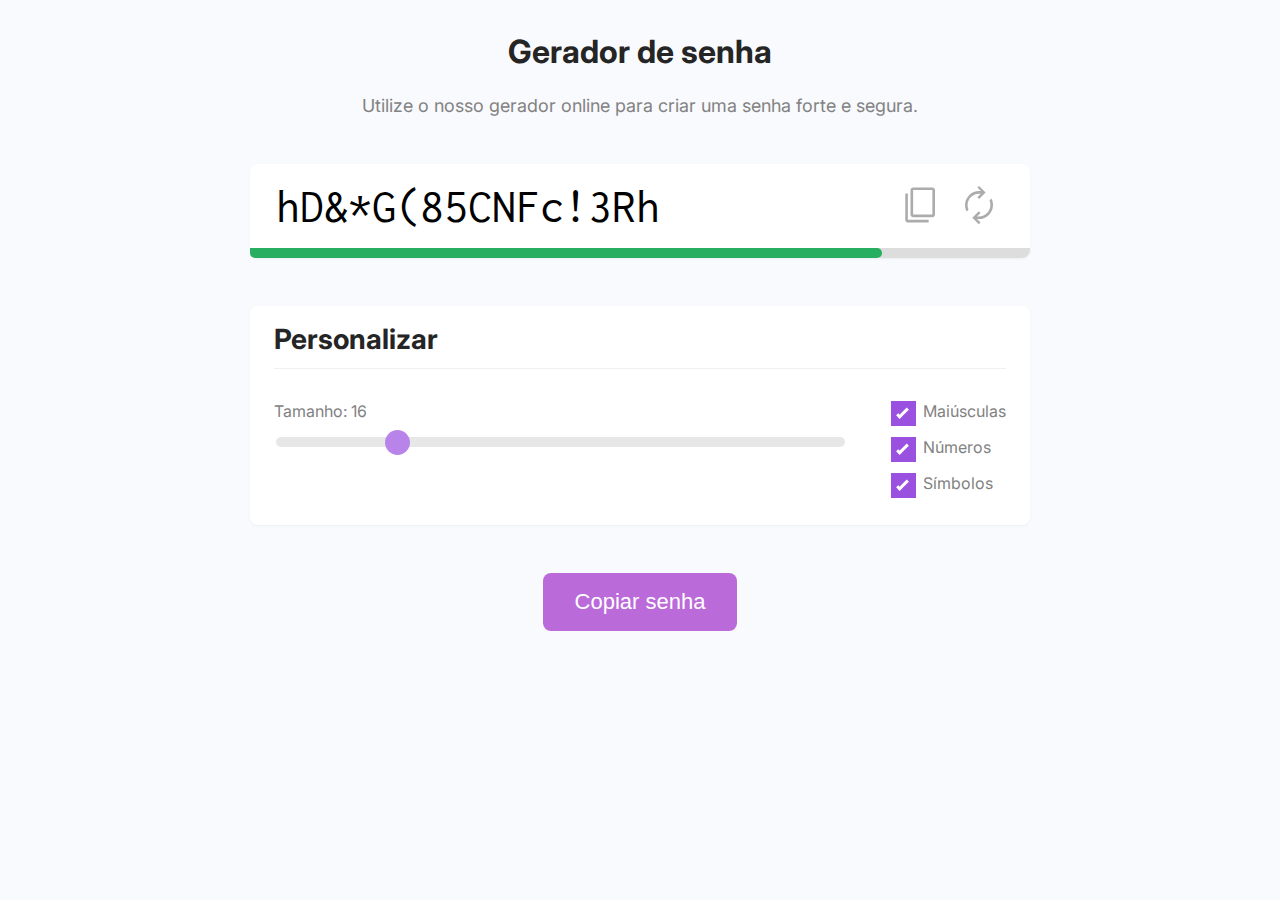
==== index.html @ 16646467 "Add files via upload" ====
<!DOCTYPE html>
<html lang="en">
  <head>
    <meta charset="UTF-8" />
    <meta http-equiv="X-UA-Compatible" content="IE=edge" />
    <meta name="viewport" content="width=device-width, initial-scale=1.0" />
    <link rel="preconnect" href="https://fonts.googleapis.com" />
    <link rel="preconnect" href="https://fonts.gstatic.com" crossorigin />
    <link
      href="https://fonts.googleapis.com/css2?family=Inconsolata:wght@600&family=Inter:wght@400;600&display=swap"
      rel="stylesheet"
    />
    <link rel="stylesheet" href="reset.css" />
    <link rel="stylesheet" href="style.css" />
    <title>Document</title>
  </head>
  <body>
    <main>
      <section class="hero">
        <h1 class="title">Gerador de senha</h1>
        <p class="subtitle">
          Utilize o nosso gerador online para criar uma senha forte e segura.
        </p>
      </section>

      <section class="box">
        <div class="password">
          <div class="text">
            <input type="text" name="password" id="password" />
          </div>
          <div class="actions">
            <button id="copy-1">
              <img src="copy.svg" width="42" />
            </button>
            <button id="renew">
              <img src="renew.svg" width="42" />
            </button>
          </div>
        </div>
        <div class="security-indicator">
          <div id="security-indicator-bar" class="bar"></div>
        </div>
      </section>

      <section class="box customize">
        <h3 class="title">Personalizar</h3>
        <div class="actions">
          <div class="password-length">
            <p>Tamanho: <span id="password-length-text">16</span></p>
            <input
              type="range"
              name="password-length"
              id="password-length"
              class="slider"
              value="16"
              min="4"
              max="64"
            />
          </div>
          <div class="config">
            <label class="checkbox-container">
              <span class="text">Maiúsculas</span>
              <input type="checkbox" id="uppercase-check" checked />
              <span class="checkmark"></span>
            </label>
            <label class="checkbox-container">
              <span class="text">Números</span>
              <input type="checkbox" id="number-check" checked />
              <span class="checkmark"></span>
            </label>
            <label class="checkbox-container">
              <span class="text">Símbolos</span>
              <input type="checkbox" id="symbol-check" checked />
              <span class="checkmark"></span>
            </label>
          </div>
        </div>
      </section>

      <div class="submit">
        <button id="copy-2">Copiar senha</button>
      </div>
    </main>
    <script>
      const inputEl = document.querySelector("#password")
      const upperCaseCheckEl = document.querySelector("#uppercase-check")
      const numberCheckEl = document.querySelector("#number-check")
      const symbolCheckEl = document.querySelector("#symbol-check")
      const securityIndicatorBarEl = document.querySelector(
        "#security-indicator-bar"
      )

      let passwordLength = 16

      function generatePassword() {
        let chars = "abcdefghjkmnpqrstuvwxyz"

        const upperCaseChars = "ABCDEFGHJKLMNPQRSTUVWXYZ"
        const numberChars = "123456789"
        const symbolChars = "?!@&*()[]"

        if (upperCaseCheckEl.checked) {
          chars += upperCaseChars
        }

        if (numberCheckEl.checked) {
          chars += numberChars
        }

        if (symbolCheckEl.checked) {
          chars += symbolChars
        }

        let password = ""

        for (let i = 0; i < passwordLength; i++) {
          const randomNumber = Math.floor(Math.random() * chars.length)
          password += chars.substring(randomNumber, randomNumber + 1)
        }

        inputEl.value = password

        calculateQuality()
        calculateFontSize()
      }

      function calculateQuality() {
        // T*0.25 + M*0.15 + N*0.25 + S*0.35 = 100
        const percent = Math.round(
          (passwordLength / 64) * 25 +
            (upperCaseCheckEl.checked ? 15 : 0) +
            (numberCheckEl.checked ? 25 : 0) +
            (symbolCheckEl.checked ? 35 : 0)
        )

        securityIndicatorBarEl.style.width = `${percent}%`

        if (percent > 69) {
          // safe
          securityIndicatorBarEl.classList.remove("critical")
          securityIndicatorBarEl.classList.remove("warning")
          securityIndicatorBarEl.classList.add("safe")
        } else if (percent > 50) {
          // warning
          securityIndicatorBarEl.classList.remove("critical")
          securityIndicatorBarEl.classList.add("warning")
          securityIndicatorBarEl.classList.remove("safe")
        } else {
          // critical
          securityIndicatorBarEl.classList.add("critical")
          securityIndicatorBarEl.classList.remove("warning")
          securityIndicatorBarEl.classList.remove("safe")
        }

        if (percent >= 100) {
          securityIndicatorBarEl.classList.add("completed")
        } else {
          securityIndicatorBarEl.classList.remove("completed")
        }
      }

      function calculateFontSize() {
        if (passwordLength > 45) {
          inputEl.classList.remove("font-sm")
          inputEl.classList.remove("font-xs")
          inputEl.classList.add("font-xxs")
        } else if (passwordLength > 32) {
          inputEl.classList.remove("font-sm")
          inputEl.classList.add("font-xs")
          inputEl.classList.remove("font-xxs")
        } else if (passwordLength > 22) {
          inputEl.classList.add("font-sm")
          inputEl.classList.remove("font-xs")
          inputEl.classList.remove("font-xxs")
        } else {
          inputEl.classList.remove("font-sm")
          inputEl.classList.remove("font-xs")
          inputEl.classList.remove("font-xxs")
        }
      }

      function copy() {
        navigator.clipboard.writeText(inputEl.value)
      }

      const passwordLengthEl = document.querySelector("#password-length")
      passwordLengthEl.addEventListener("input", function () {
        passwordLength = passwordLengthEl.value
        document.querySelector("#password-length-text").innerText =
          passwordLength
        generatePassword()
      })
      upperCaseCheckEl.addEventListener("click", generatePassword)
      numberCheckEl.addEventListener("click", generatePassword)
      symbolCheckEl.addEventListener("click", generatePassword)

      document.querySelector("#copy-1").addEventListener("click", copy)
      document.querySelector("#copy-2").addEventListener("click", copy)
      document
        .querySelector("#renew")
        .addEventListener("click", generatePassword)

      generatePassword()
    </script>
  </body>
</html>
---- style.css ----
body {
  background-color: #f8fafd;
  font-family: "Inter", sans- serif;
  color: #252525;
  padding: 2rem;
}

main {
  max-width: 780px;
  margin: 0 auto;
}

.hero {
  text-align: center;
  padding-bottom: 3rem;
}
.hero .title {
  font-size: 2rem;
  font-weight: bold;
  padding-bottom: 1.5rem;
}
.hero .subtitle {
  font-size: 1.125rem;
  color: #828282;
}

.box {
  background: #fff;
  box-shadow: 0 1px 2px rgba(132, 148, 165, 0.1);
  border-radius: 8px;
  margin-bottom: 3rem;
}

.password {
  display: flex;
  align-items: center;
  padding: 1rem 1.5rem;
}
.password .text {
  flex: 1;
}
.password .text input {
  font-family: "Inconsolata", serif;
  font-size: 3rem;
  border: none;
  outline: none;
  cursor: default;
  height: 52px;
  width: 100%;
  transition: all 0.2s;
  -webkit-user-select: none;
  -moz-user-select: none;
  -ms-user-select: none;
  user-select: none;
}
.password .text input.font-sm {
  font-size: 2rem;
}
.password .text input.font-xs {
  font-size: 1.5rem;
}
.password .text input.font-xxs {
  font-size: 1rem;
}
.password .actions button {
  background-color: transparent;
  border: none;
  cursor: pointer;
  opacity: 0.7;
  transition: opacity 0.2s;
}

.security-indicator {
  height: 10px;
  background-color: #ddd;
  border-bottom-left-radius: 8px;
  border-bottom-right-radius: 8px;
}
.security-indicator .bar {
  height: 10px;
  border-top-right-radius: 8px;
  border-bottom-left-radius: 8px;
  border-bottom-right-radius: 8px;

  transition: all 0.2s;
}
.security-indicator .bar.completed {
  border-top-right-radius: 0;
}
.security-indicator .bar.critical {
  background-color: #eb5757;
}
.security-indicator .bar.warning {
  background-color: #f2c94c;
}
.security-indicator .bar.safe {
  background-color: #27ae60;
}

.customize {
  padding: 1rem 1.5rem;
}
.customize .title {
  border-bottom: 1px solid #f0f0f0;
  font-size: 1.75rem;
  font-weight: bold;
  margin-bottom: 2rem;
  padding-bottom: 0.75rem;
}
.customize .actions {
  display: flex;
  gap: 3rem;
  color: #828282;
}
.customize .password-length {
  flex: 1;
}
.customize .password-length .slider {
  appearance: none;
  -webkit-appearance: none;
  height: 10px;
  background: #dddddd;
  outline: none;
  border-radius: 8px;
  width: 100%;
  opacity: 0.7;
  transition: opacity 0.2s;
  margin-top: 1rem;
}
.customize .password-length .slider:hover {
  opacity: 1;
}
.customize .password-length .slider::-webkit-slider-thumb {
  -webkit-appearance: none;
  appearance: none;
  width: 25px;
  height: 25px;
  border-radius: 25px;
  background: #9b51e0;
  cursor: pointer;
}
.customize .password-length .slider::-moz-range-thumb {
  width: 25px;
  height: 25px;
  border-radius: 25px;
  background: #9b51e0;
  cursor: pointer;
}

.checkbox-container {
  display: block;
  position: relative;
  padding-left: 2rem;
  margin-bottom: 1rem;
  cursor: pointer;
  -webkit-user-select: none;
  -moz-user-select: none;
  -ms-user-select: none;
  user-select: none;
}
.checkbox-container input {
  position: absolute;
  height: 0;
  width: 0;
  opacity: 0;
  cursor: pointer;
}
.checkbox-container .checkmark {
  position: absolute;
  top: 0;
  left: 0;
  height: 25px;
  width: 25px;
  background-color: #dddddd;
  transition: all 0.2s;
}
.checkbox-container:hover input ~ .checkmark {
  background-color: #cccccc;
}
.checkbox-container input:checked ~ .checkmark {
  background-color: #9b51e0;
}
.checkbox-container .checkmark:after {
  content: "";
  display: none;
  position: absolute;
  left: 9px;
  top: 5px;
  width: 5px;
  height: 13px;
  border: solid white;
  border-width: 0 3px 3px 0;
  transform: rotate(45deg);
}
.checkbox-container input:checked ~ .checkmark:after {
  display: block;
}

.submit {
  text-align: center;
}
.submit button {
  background-color: #bb6bd9;
  font-size: 1.375rem;
  color: #fff;
  border: none;
  border-radius: 8px;
  cursor: pointer;
  padding: 1rem 2rem;
  transition: all 0.2s;
}
.submit button:hover {
  background-color: #9b51e0;
}

@media only screen and (max-width: 480px) {
  .password {
    padding: 1rem;
  }
  .password .text input {
    font-size: 1.5rem;
  }
  .password .text input.font-sm {
    font-size: 1.2rem;
  }
  .password .text input.font-xs {
    font-size: 1rem;
  }
  .password .text input.font-xxs {
    font-size: 1rem;
  }
  .password .actions img {
    width: 24px;
  }
}
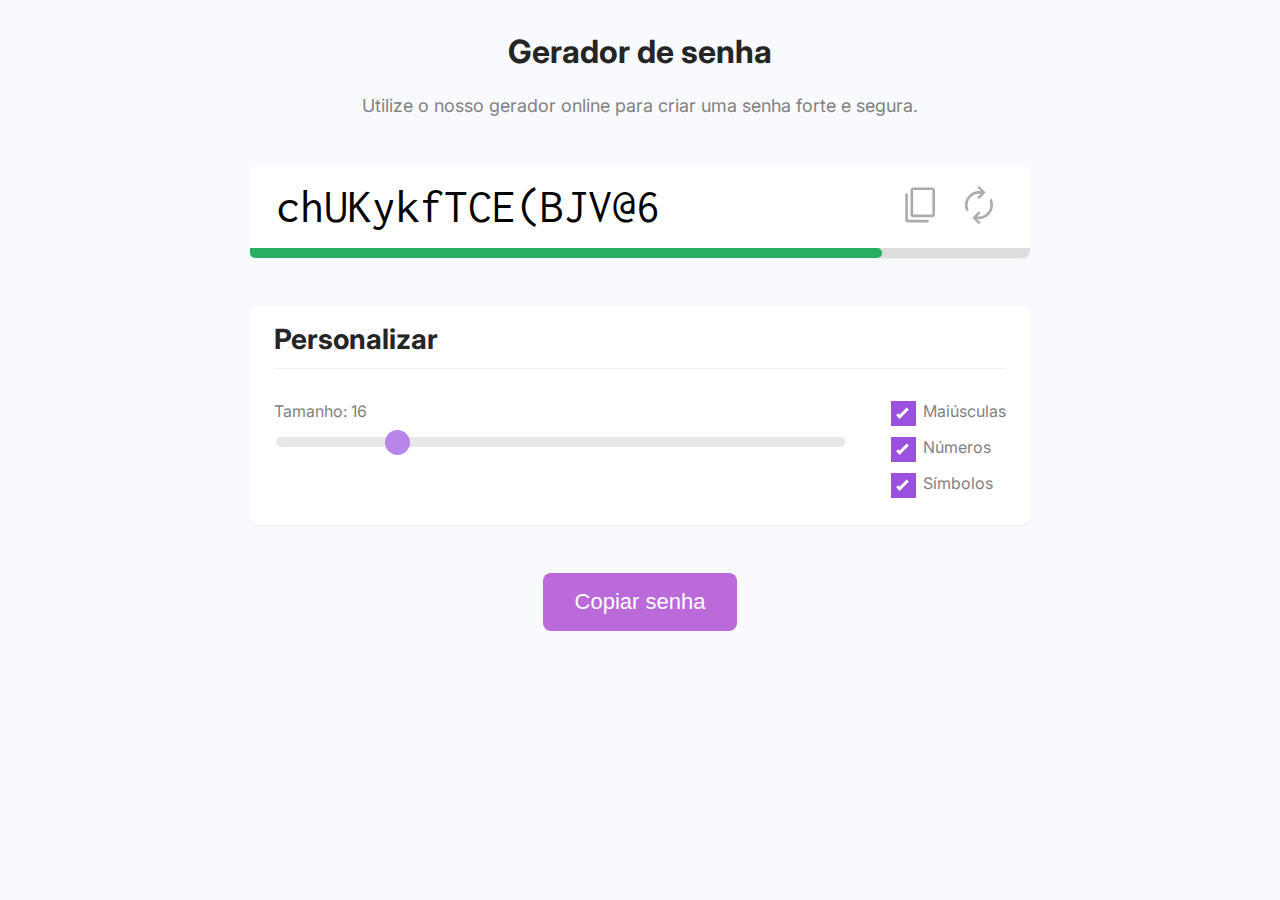
==== commit 4782061e: "att" ====
--- a/index.html
+++ b/index.html
@@ -12,7 +12,7 @@
     />
     <link rel="stylesheet" href="reset.css" />
     <link rel="stylesheet" href="style.css" />
-    <title>Document</title>
+    <title>Gerador de senhas</title>
   </head>
   <body>
     <main>
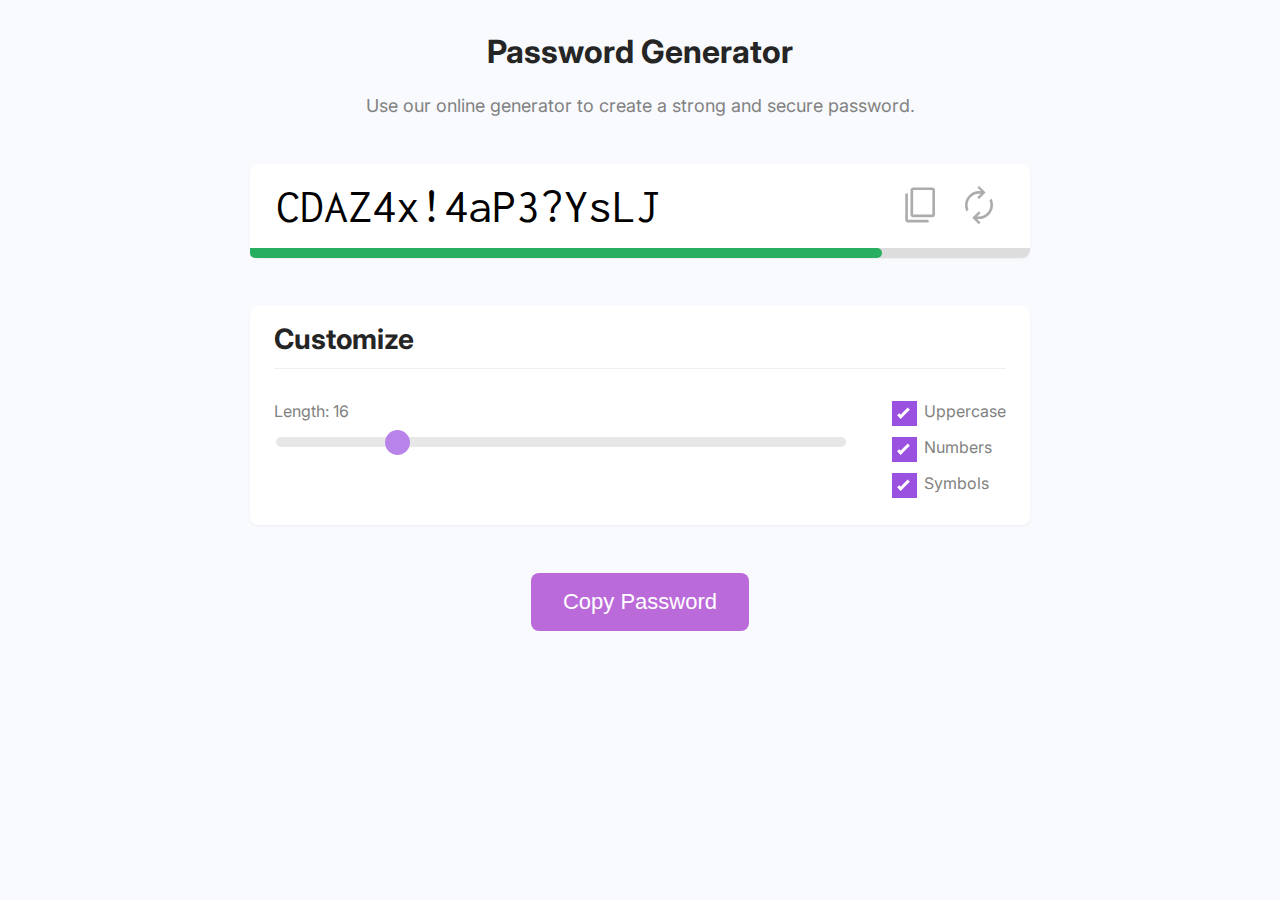
==== commit b15729cf: "att lg" ====
--- a/index.html
+++ b/index.html
@@ -17,9 +17,9 @@
   <body>
     <main>
       <section class="hero">
-        <h1 class="title">Gerador de senha</h1>
+        <h1 class="title">Password Generator</h1>
         <p class="subtitle">
-          Utilize o nosso gerador online para criar uma senha forte e segura.
+          Use our online generator to create a strong and secure password.
         </p>
       </section>
 
@@ -43,10 +43,10 @@
       </section>
 
       <section class="box customize">
-        <h3 class="title">Personalizar</h3>
+        <h3 class="title">Customize</h3>
         <div class="actions">
           <div class="password-length">
-            <p>Tamanho: <span id="password-length-text">16</span></p>
+            <p>Length: <span id="password-length-text">16</span></p>
             <input
               type="range"
               name="password-length"
@@ -59,17 +59,17 @@
           </div>
           <div class="config">
             <label class="checkbox-container">
-              <span class="text">Maiúsculas</span>
+              <span class="text">Uppercase</span>
               <input type="checkbox" id="uppercase-check" checked />
               <span class="checkmark"></span>
             </label>
             <label class="checkbox-container">
-              <span class="text">Números</span>
+              <span class="text">Numbers</span>
               <input type="checkbox" id="number-check" checked />
               <span class="checkmark"></span>
             </label>
             <label class="checkbox-container">
-              <span class="text">Símbolos</span>
+              <span class="text">Symbols</span>
               <input type="checkbox" id="symbol-check" checked />
               <span class="checkmark"></span>
             </label>
@@ -78,7 +78,7 @@
       </section>
 
       <div class="submit">
-        <button id="copy-2">Copiar senha</button>
+        <button id="copy-2">Copy Password</button>
       </div>
     </main>
     <script>
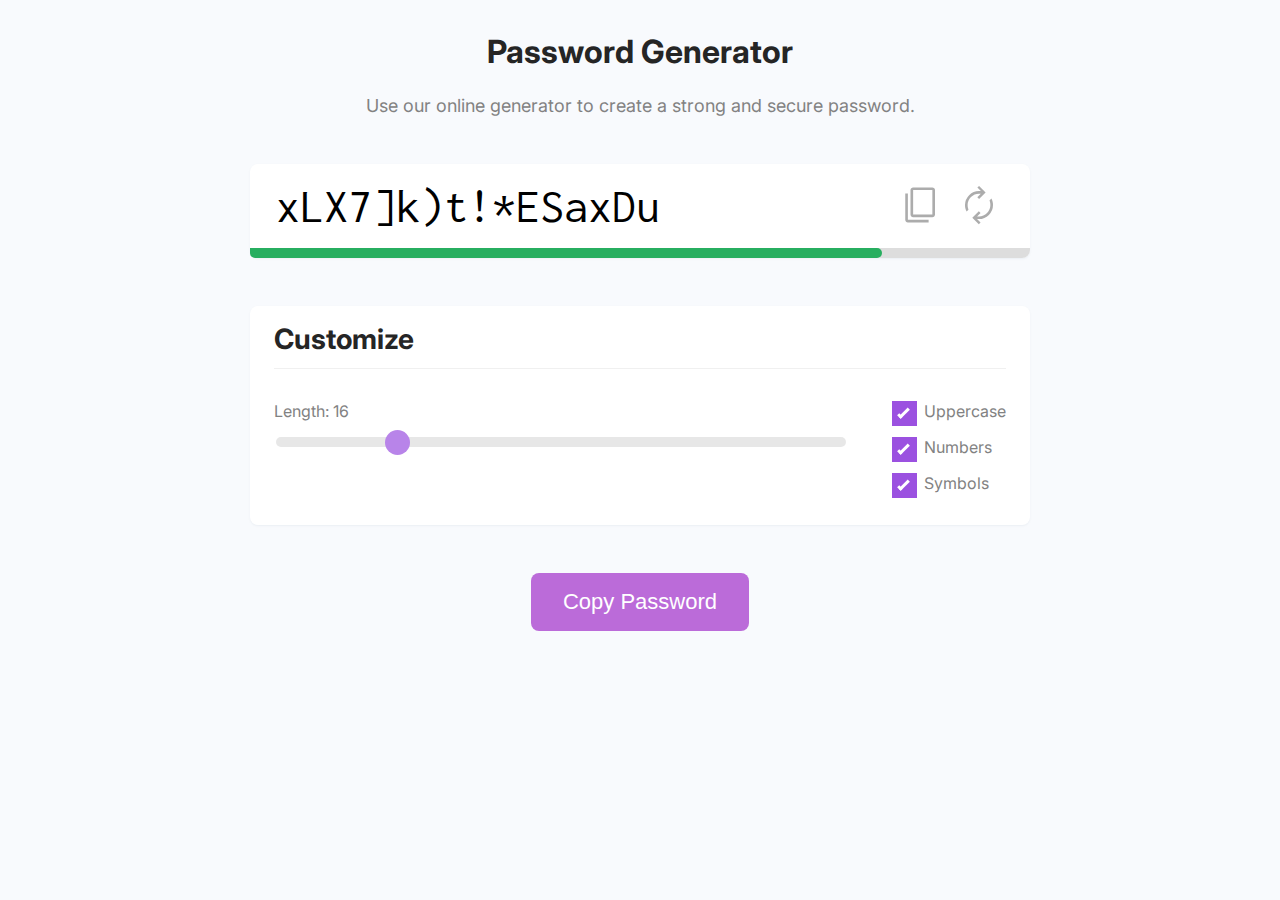
==== commit e9474dc2: "att lg" ====
--- a/index.html
+++ b/index.html
@@ -12,7 +12,7 @@
     />
     <link rel="stylesheet" href="reset.css" />
     <link rel="stylesheet" href="style.css" />
-    <title>Gerador de senhas</title>
+    <title>Password Generat</title>
   </head>
   <body>
     <main>
